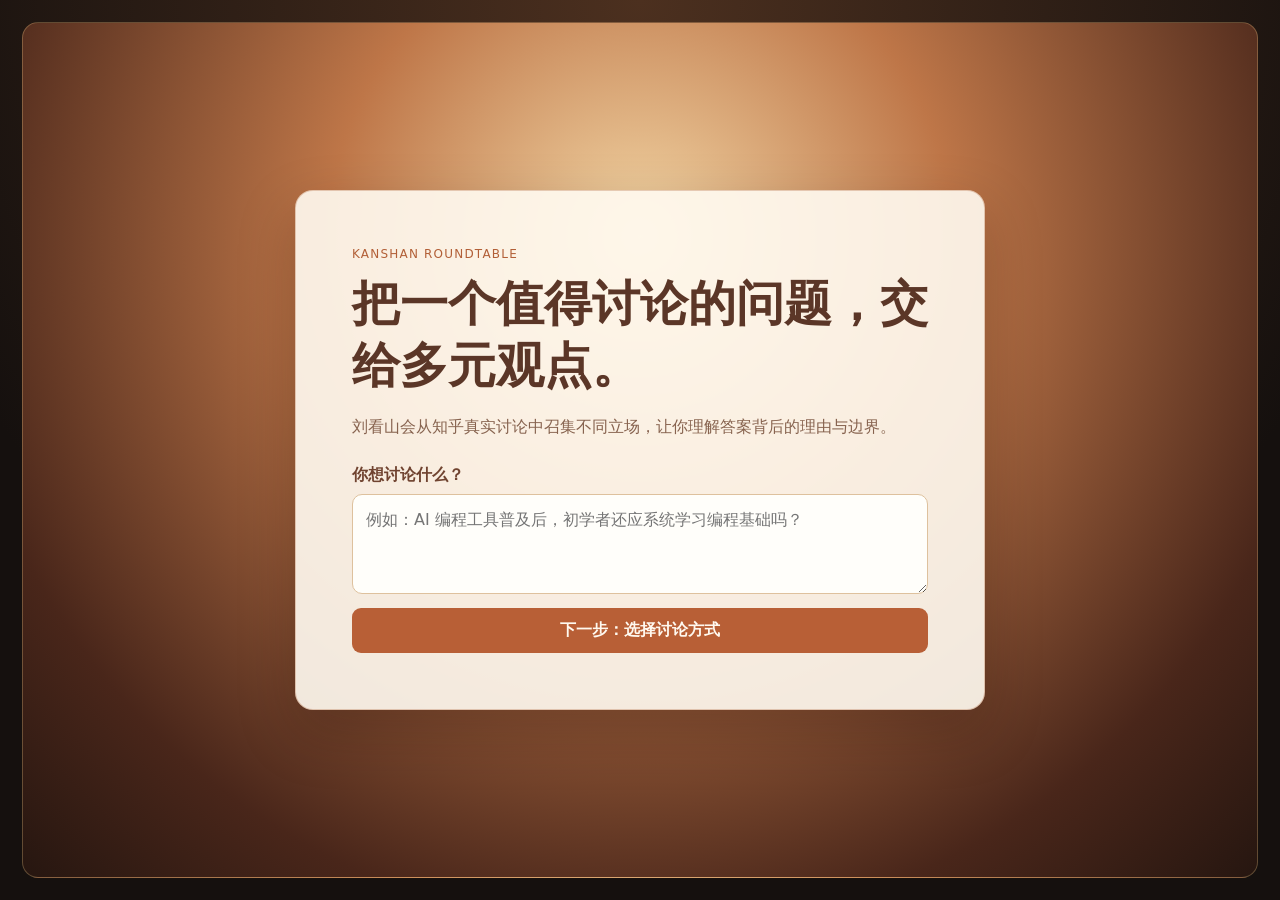
==== index.html @ 79c70e5b "feat: add Zhihu roundtable debate experience" ====
<!doctype html>
<html lang="zh-CN">
  <head>
    <meta charset="UTF-8" />
    <meta name="viewport" content="width=device-width, initial-scale=1.0" />
    <title>看山圆桌</title>
    <link rel="stylesheet" href="styles.css" />
  </head>
  <body>
    <main class="app-shell">
      <section class="onboarding" id="onboarding" aria-label="开始一场圆桌讨论">
        <div class="onboarding-card" id="question-step">
          <p class="eyebrow">Kanshan roundtable</p>
          <h1>把一个值得讨论的问题，交给多元观点。</h1>
          <p>刘看山会从知乎真实讨论中召集不同立场，让你理解答案背后的理由与边界。</p>
          <form id="question-form">
            <label for="question-input">你想讨论什么？</label>
            <textarea id="question-input" rows="3" placeholder="例如：AI 编程工具普及后，初学者还应系统学习编程基础吗？"></textarea>
            <button class="onboarding-primary" type="submit">下一步：选择讨论方式</button>
          </form>
        </div>
        <div class="onboarding-card is-hidden" id="mode-step">
          <button class="back-button" id="back-to-question" type="button">← 修改问题</button>
          <p class="eyebrow">Step 2 of 2</p>
          <h1>你想如何参与？</h1>
          <div class="mode-options">
            <button class="mode-option" id="observer-mode" type="button"><strong>置身事外</strong><span>旁听三方立论；第二回合可随时 @ 角色插话、追问。</span></button>
            <button class="mode-option" id="participant-mode" type="button"><strong>置身其中</strong><span>作为第四席入座；写下初始立场，并在辩论中接受回应。</span></button>
          </div>
          <form class="initial-view is-hidden" id="initial-view-form">
            <label for="initial-view-input">先写下你的初始观点</label>
            <textarea id="initial-view-input" rows="3" placeholder="我认为……"></textarea>
            <button class="onboarding-primary" type="submit">带着我的立场入席</button>
          </form>
        </div>
      </section>

      <header class="topbar is-hidden">
        <a class="brand" href="#" aria-label="看山圆桌首页">
          <span class="brand-mark">知</span>
          <span>看山圆桌</span>
        </a>
        <div class="topic"><span class="topic-label">本场问题</span><span id="topic-question">AI 编程工具普及后，初学者还应系统学习编程基础吗？</span></div>
        <span class="round-label">第 1 / 3 回合 · 立场陈述</span>
      </header>

      <div class="debate-layout is-hidden">
      <section class="roundtable-scene" aria-label="看山圆桌场景">
        <img class="table-art" src="public/assets/single-roundtable.png" alt="圆桌" />
        <div class="wall-grain"></div>
        <div class="wall-lamp lamp-left" aria-hidden="true"></div>
        <div class="wall-lamp lamp-right" aria-hidden="true"></div>
        <div class="bookshelf shelf-left" aria-hidden="true"><span></span><span></span><span></span><span></span><span></span><span></span></div>
        <div class="bookshelf shelf-right" aria-hidden="true"><span></span><span></span><span></span><span></span><span></span><span></span></div>

        <section class="host-panel" aria-label="主持人刘看山">
          <img id="host-image" src="public/assets/kanshan-wave.gif" alt="刘看山正在主持圆桌" />
          <div class="host-copy">
            <p class="eyebrow">主持人 · 刘看山</p>
            <p id="host-message">今天有三种值得认真讨论的声音，请大家先阐明立场。</p>
          </div>
        </section>

        <div class="scene-heading">
          <p class="eyebrow">Kanshan roundtable</p>
          <h1>观点已入席</h1>
          <p>不同答案，不止一种理解方式。</p>
        </div>

        <button class="seat seat-a is-speaking" data-seat="a" type="button" aria-pressed="true">
          <span class="seat-status" data-tone="a">● 正在发言</span>
          <span class="character-frame"><img class="character" src="public/assets/character-orange-hoodie-seated-speaking.png" data-default="public/assets/character-orange-hoodie-seated-default.png" data-speaking="public/assets/character-orange-hoodie-seated-speaking.png" data-thinking="public/assets/character-orange-hoodie-seated-thinking.png" alt="基础优先派角色" /></span>
          <span class="avatar avatar-a">基</span>
          <span class="seat-card"><strong>基础优先派</strong><small>理解与验证优先</small><em>引用 3 篇知乎回答</em></span>
        </button>
        <button class="seat seat-b" data-seat="b" type="button" aria-pressed="false">
          <span class="seat-status" data-tone="b">● 正在发言</span>
          <span class="character-frame"><img class="character" src="public/assets/character-green-hoodie-seated-default.png" data-default="public/assets/character-green-hoodie-seated-default.png" data-speaking="public/assets/character-green-hoodie-seated-speaking.png" data-thinking="public/assets/character-green-hoodie-seated-thinking.png" alt="工具实践派角色" /></span>
          <span class="avatar avatar-b">实</span>
          <span class="seat-card"><strong>工具实践派</strong><small>项目与反馈驱动</small><em>引用 4 篇知乎回答</em></span>
        </button>
        <button class="seat seat-c" data-seat="c" type="button" aria-pressed="false">
          <span class="seat-status" data-tone="c">● 正在发言</span>
          <span class="character-frame"><img class="character" src="public/assets/character-yellow-sweater-seated-default.png" data-default="public/assets/character-yellow-sweater-seated-default.png" data-speaking="public/assets/character-yellow-sweater-seated-speaking.png" data-thinking="public/assets/character-yellow-sweater-seated-thinking.png" alt="双轨整合派角色" /></span>
          <span class="avatar avatar-c">衡</span>
          <span class="seat-card"><strong>双轨整合派</strong><small>实践中补基础</small><em>引用 3 篇知乎回答</em></span>
        </button>

        <button class="user-seat" type="button" id="user-seat">
          <span class="seat-status" data-tone="user">✎ 你的回合</span>
          <span class="character-frame"><img class="character" src="public/assets/character-pink-sweater-seated-default.png" data-default="public/assets/character-pink-sweater-seated-default.png" data-speaking="public/assets/character-pink-sweater-seated-speaking.png" data-thinking="public/assets/character-pink-sweater-seated-thinking.png" alt="你的角色" /></span>
          <span class="user-info"><strong>你的席位</strong><small id="user-seat-subtitle">写下初始观点后入席</small></span>
        </button>

        <p class="seat-legend"><span></span> 已点亮 3 个观点席 · 你将作为第四席参与</p>

        <div class="scene-controls" aria-label="圆桌控制">
          <button type="button" id="toggle-host">刘看山提示</button>
          <button type="button" id="focus-mode">聚焦发言者</button>
        </div>
      </section>

      <aside class="debate-panel" aria-label="圆桌实时对话">
        <header class="panel-header">
          <div>
            <p class="eyebrow">Roundtable log</p>
            <h2>实时对话</h2>
          </div>
          <div class="panel-actions"><button id="refresh-sources" type="button">刷新知乎来源</button><span class="mode-badge">置身其中</span></div>
        </header>

        <nav class="round-steps" aria-label="讨论回合">
          <button class="round-step is-current" data-round="1" type="button"><b>1</b><span>陈述</span></button>
          <i></i>
          <button class="round-step" data-round="2" type="button"><b>2</b><span>质询</span></button>
          <i></i>
          <button class="round-step" data-round="3" type="button"><b>3</b><span>总结</span></button>
        </nav>

        <section class="round-guide" id="round-guide" data-round="1" aria-live="polite">
          <span class="guide-step" id="guide-step">第 1 回合 · 立场陈述</span>
          <p class="guide-text" id="guide-text">先向三位嘉宾亮明你的立场，再听他们的开场陈述。</p>
          <div class="guide-tips" id="guide-tips">
            <div class="guide-tip">✍️ 在下方输入框写下你的<b>初始观点</b>，然后发送。</div>
            <div class="guide-tip">💡 可以点击任一角色查看他们的<b>核心立场</b>和引用来源。</div>
          </div>
        </section>

        <div class="conversation" id="conversation" aria-live="polite">
          <article class="message message-host"><span class="message-name">刘看山</span><p>第一回合开始。请每一席先说清楚：你主张什么，依据是什么？</p></article>
          <article class="message" data-seat="a"><div class="message-top"><span class="message-name">基础优先派</span><button class="citation" data-evidence="a" type="button">引用 3 篇知乎回答</button></div><p>基础不是为了绕开工具，而是为了能判断、调试并修正工具给出的答案。</p></article>
          <article class="message" data-seat="b"><div class="message-top"><span class="message-name">工具实践派</span><button class="citation" data-evidence="b" type="button">引用 4 篇知乎回答</button></div><p>先进入真实任务，在反馈中补齐知识缺口，学习才不会脱离实际。</p></article>
          <article class="message" data-seat="c"><div class="message-top"><span class="message-name">双轨整合派</span><button class="citation" data-evidence="c" type="button">引用 3 篇知乎回答</button></div><p>让项目驱动学习，但每个功能完成后都要补上相应的原理与验证方式。</p></article>
        </div>

        <div class="round-note" id="round-note">请先写下你的初始观点，作为第四席进入圆桌。</div>
        <form class="composer" id="composer">
          <label class="sr-only" for="user-input">输入你的观点</label>
          <textarea id="user-input" rows="3" placeholder="我认为……例如：先用 AI 完成项目，再针对项目补基础。"></textarea>
          <div class="composer-actions">
            <span id="composer-hint">第一回合 · 需要你的立场</span>
            <button class="primary-action" id="send-button" type="submit">发表立场</button>
          </div>
        </form>
        <button class="next-round" id="next-round" type="button" disabled>完成第一回合后继续</button>

        <section class="evidence-drawer" id="evidence-drawer" aria-label="知乎证据抽屉" aria-hidden="true">
          <header><div><p class="eyebrow">Evidence from Zhihu</p><h3 id="drawer-title">基础优先派 · 关键依据</h3></div><button id="close-drawer" type="button" aria-label="关闭证据抽屉">×</button></header>
          <p id="drawer-claim" class="drawer-claim"></p>
          <div id="drawer-sources" class="source-list"></div>
          <div class="drawer-boundary"><strong>适用边界</strong><p id="drawer-boundary-text"></p></div>
        </section>
      </aside>
      </div>
    </main>
    <div class="toast-stack" id="toast-stack" aria-live="polite" aria-atomic="false"></div>
    <script src="app.js"></script>
  </body>
</html>
---- styles.css ----
:root {
  color-scheme: dark;
  font-family: "Microsoft YaHei", "PingFang SC", system-ui, sans-serif;
  background: #15100e;
  color: #f8ecd7;
}

* { box-sizing: border-box; }

body { margin: 0; min-width: 320px; background: radial-gradient(circle at top, #4c301f 0, #15100e 48rem); }

button { font: inherit; }

.app-shell { max-width: 1440px; min-height: 100vh; margin: 0 auto; padding: 22px; }
.is-hidden { display: none !important; }
.onboarding { display: grid; min-height: calc(100vh - 44px); place-items: center; padding: 26px; border: 1px solid rgba(243, 209, 142, .28); border-radius: 16px; background: radial-gradient(circle at 50% 25%, #f3d6a5 0, #be7648 35%, #49261a 78%, #261610 100%); }
.onboarding-card { width: min(690px, 100%); padding: clamp(24px, 5vw, 56px); border: 1px solid rgba(168, 89, 46, .28); border-radius: 18px; background: rgba(255, 250, 240, .91); color: #5b3627; box-shadow: 0 22px 55px rgba(30, 13, 8, .25); }.onboarding-card .eyebrow { display: block; margin: 0 0 12px; color: #b25f37; }.onboarding-card h1 { max-width: 17em; margin: 0; font-family: Georgia, "Songti SC", serif; font-size: clamp(1.8rem, 4vw, 3rem); line-height: 1.3; }.onboarding-card > p:not(.eyebrow) { margin: 16px 0 25px; color: #87634f; line-height: 1.7; }
.onboarding-card label { display: block; margin-bottom: 8px; color: #704330; font-weight: 700; }.onboarding-card textarea { display: block; width: 100%; resize: vertical; padding: 13px; border: 1px solid #dec19d; border-radius: 10px; background: #fffefa; color: #4e3023; font: inherit; line-height: 1.5; outline-color: #bd673d; }.onboarding-primary { width: 100%; margin-top: 14px; padding: 12px 15px; border: 0; border-radius: 9px; background: #b85f36; color: #fff9f0; cursor: pointer; font: inherit; font-weight: 700; }.onboarding-primary:hover { background: #9f4c2d; }
.back-button { margin: 0 0 18px; padding: 0; border: 0; background: transparent; color: #a65a39; cursor: pointer; font: inherit; }.mode-options { display: grid; grid-template-columns: repeat(2, minmax(0, 1fr)); gap: 12px; margin-top: 22px; }.mode-option { display: grid; gap: 8px; min-height: 145px; padding: 18px; border: 1px solid #e2c4a3; border-radius: 12px; background: #fffefa; color: #6a402d; cursor: pointer; text-align: left; transition: transform .2s ease, border-color .2s ease, box-shadow .2s ease; }.mode-option:hover, .mode-option:focus-visible { border-color: #b85f36; box-shadow: 0 7px 16px rgba(121, 63, 35, .12); outline: none; transform: translateY(-3px); }.mode-option strong { font-size: 1.1rem; }.mode-option span { color: #866651; font-size: .86rem; line-height: 1.55; }.initial-view { margin-top: 20px; padding-top: 20px; border-top: 1px solid #edd8bd; }

.topbar {
  display: grid; grid-template-columns: max-content 1fr max-content; align-items: center; gap: 26px;
  padding: 14px 18px; background: rgba(31, 23, 18, .92); border: 1px solid rgba(243, 209, 142, .28);
  border-radius: 14px 14px 0 0; color: #eadcc6;
}

.brand { display: inline-flex; align-items: center; gap: 9px; color: #f5d68e; text-decoration: none; font-weight: 700; letter-spacing: .06em; }
.brand-mark { display: grid; place-items: center; width: 28px; height: 28px; background: #2577e3; border-radius: 8px; color: white; }
.topic { overflow: hidden; color: #fff4df; text-align: center; text-overflow: ellipsis; white-space: nowrap; }
.topic-label, .eyebrow { margin-right: 8px; color: #cba96d; font-size: .75rem; letter-spacing: .1em; text-transform: uppercase; }
.round-label { padding: 7px 10px; border: 1px solid rgba(224, 185, 109, .4); border-radius: 999px; color: #e6c98e; font-size: .82rem; white-space: nowrap; }

.debate-layout { display: grid; grid-template-columns: minmax(0, 7fr) minmax(360px, 3fr); gap: 0; border: 1px solid rgba(243, 209, 142, .28); border-top: 0; min-height: 640px; }

.roundtable-scene {
  position: relative; isolation: isolate; min-height: 640px; overflow: hidden;
  background: radial-gradient(circle at 50% 28%, #f4d4a5 0, #b66d3f 38%, #442116 76%, #21130e 100%); box-shadow: 0 28px 70px rgba(0, 0, 0, .16);
}

.roundtable-scene::before { content: ""; position: absolute; z-index: 0; inset: 0; background: radial-gradient(circle at 50% 30%, rgba(255,245,220,.42), transparent 35%); pointer-events: none; }
/* 隐藏 CSS 绘制的桌子与墙面装饰，统一用 photo 桌子做视觉核心 */
.roundtable-scene::after, .wall-grain, .wall-lamp, .bookshelf, .table-inlay, .table-glow, .round-table, .table-shadow { display: none !important; }

/* 桌子照片：居中、略压低，作为整个场景的视觉核心 */
.table-art { position: absolute; z-index: 2; bottom: 18%; left: 50%; width: min(72%, 760px); transform: translateX(-50%); pointer-events: none; filter: drop-shadow(0 18px 24px rgba(0,0,0,.35)); }

/* 主持面板：放大并放右上角，更易看清刘看山的引导语 */
.host-panel { position: absolute; z-index: 6; top: 14px; right: 14px; display: flex; align-items: flex-start; gap: 8px; width: min(290px, 38vw); padding: 8px 10px 8px 8px; border: 1px solid rgba(183, 101, 56, .28); border-radius: 12px; background: rgba(255, 250, 240, .88); color: #573324; backdrop-filter: blur(10px); box-shadow: 0 6px 18px rgba(60,28,16,.18); }
.host-panel img { width: 54px; height: 54px; object-fit: contain; flex-shrink: 0; }
.host-copy { min-width: 0; }
.host-copy .eyebrow { margin: 0; color: #b86538; font-size: .68rem; }
.host-copy p:last-child { margin: 4px 0 0; color: #5b3627; line-height: 1.42; font-size: .82rem; }

/* 角色席通用样式：常驻名帖、状态徽标、按深度缩放 */
.seat { position: absolute; z-index: 4; display: block; padding: 0; border: 0; background: transparent; color: #fff1dc; cursor: pointer; transition: transform .25s ease, filter .25s ease; }
.seat:hover, .seat:focus-visible { transform: translateY(-5px); outline: none; }

/* 角色框（用于站位和深度比例） */
.character-frame { position: relative; display: block; width: 100%; overflow: visible; }
.character { display: block; width: 100%; height: auto; object-fit: contain; transform-origin: bottom center; transition: transform .22s ease, filter .22s ease; filter: drop-shadow(0 8px 12px rgba(0,0,0,.28)); }
.seat.is-speaking .character { transform: scale(1.04); filter: drop-shadow(0 0 14px rgba(255, 217, 138, .75)) drop-shadow(0 8px 12px rgba(0,0,0,.3)); }
.seat.is-thinking .character { filter: drop-shadow(0 8px 12px rgba(0,0,0,.28)) brightness(.96); }

/* 发言状态徽标：仅在 is-speaking / is-thinking 时显示 */
.seat-status { position: absolute; top: -10px; left: 50%; display: none; align-items: center; gap: 4px; padding: 4px 9px; border-radius: 999px; background: #b85f36; color: #fff9f0; font-size: .68rem; font-weight: 700; white-space: nowrap; transform: translateX(-50%); box-shadow: 0 4px 10px rgba(184,95,54,.4); }
.seat-status::before { content: ""; display: inline-block; width: 6px; height: 6px; border-radius: 50%; background: #fff9f0; }
.seat.is-speaking .seat-status { display: inline-flex; animation: pulse-speaking 1.6s ease-in-out infinite; background: #c87533; }
.seat.is-thinking .seat-status { display: inline-flex; animation: pulse-thinking 1.2s ease-in-out infinite; background: #5b7aa3; }
.seat-status[data-tone="user"] { background: #5b7aa3; }
.seat-status[data-tone="user"]::before { background: #cfe1ff; }
@keyframes pulse-speaking { 0%,100% { transform: translateX(-50%) translateY(0); } 50% { transform: translateX(-50%) translateY(-2px); } }
@keyframes pulse-thinking { 0%,100% { opacity: 1; } 50% { opacity: .55; } }

/* 角色名帖：常驻显示，passport 样式 */
.seat-card { position: absolute; left: 50%; bottom: -6px; display: grid; gap: 1px; justify-items: center; min-width: 110px; padding: 5px 10px; border: 1px solid rgba(120, 70, 40, .35); border-radius: 10px; background: rgba(255, 250, 240, .92); color: #5b3627; font-size: .72rem; line-height: 1.3; white-space: nowrap; transform: translateX(-50%); box-shadow: 0 4px 10px rgba(60,28,16,.18); pointer-events: none; }
.seat-card strong { font-size: .82rem; color: #4a2c1c; }
.seat-card small { font-size: .68rem; color: #8a5d49; }
.seat-card em { font-style: normal; font-size: .62rem; color: #b4653b; margin-top: 1px; }

/* 头像徽标（席位角标） */
.avatar { position: absolute; z-index: 3; top: 8%; right: 6%; display: grid; place-items: center; width: 22px; height: 22px; border: 2px solid #fff7e8; border-radius: 50%; color: #fff7e8; font-size: .62rem; font-weight: 800; box-shadow: 0 2px 7px rgba(75, 36, 19, .35); }
.avatar-a { background: #c87533; }
.avatar-b { background: #3e8a88; }
.avatar-c { background: #a85a86; }

/* 三个角色席位按深度排布：左中右围坐桌子后方 */
.seat-a { top: 16%; left: 7%; width: 22%; }
.seat-b { top: 16%; right: 7%; width: 22%; }
.seat-c { top: 3%; left: 50%; width: 17%; transform: translateX(-50%); }
.seat-c:hover, .seat-c:focus-visible { transform: translate(-50%, -5px); }
.seat-c .seat-card { bottom: auto; top: -6px; }

/* 用户席：桌子正前方最大尺寸，蓝色调以示区分 */
.user-seat { position: absolute; z-index: 5; left: 50%; bottom: 4%; display: flex; flex-direction: column; align-items: center; gap: 4px; padding: 6px 10px 8px; border: 2px dashed #5b7aa3; border-radius: 14px; background: rgba(232, 238, 252, .95); color: #2f4670; cursor: pointer; text-align: center; width: 26%; transform: translateX(-50%); box-shadow: 0 6px 16px rgba(60,28,16,.2); }
.user-seat:hover { transform: translate(-50%, -5px); }
.user-seat .user-info { display: grid; gap: 1px; }
.user-seat strong { font-size: .82rem; color: #2f4670; }
.user-seat small { font-size: .68rem; color: #5b6e94; }
.user-seat.is-ready { border-style: solid; background: rgba(220, 232, 252, .95); box-shadow: 0 0 22px rgba(91, 122, 163, .55); }
.user-seat .seat-status { top: -12px; }

/* 场景图例与控制按钮 */
.seat-legend { position: absolute; z-index: 4; right: 14px; bottom: 14px; margin: 0; padding: 5px 10px; border-radius: 999px; background: rgba(255,250,240,.78); color: #8e634b; font-size: .68rem; backdrop-filter: blur(6px); }
.seat-legend span { display: inline-block; width: 7px; height: 7px; margin-right: 4px; border-radius: 50%; background: #d67843; }
.scene-controls { position: absolute; z-index: 7; bottom: 14px; left: 14px; display: flex; gap: 6px; }
.scene-controls button { padding: 6px 10px; border: 1px solid rgba(183,101,56,.28); border-radius: 8px; background: rgba(255,250,240,.82); color: #754229; cursor: pointer; font-size: .72rem; backdrop-filter: blur(6px); }
.scene-controls button:hover { background: #ffe1bc; }

/* 聚焦发言者：未发言者淡化 */
.focus-on .seat:not(.is-speaking):not(.is-thinking), .focus-on .user-seat:not(.is-speaking) { opacity: .35; filter: grayscale(.55) brightness(.92); }
.focus-on .seat.is-speaking { transform: scale(1.08); }
.focus-on .seat-a.is-speaking, .focus-on .seat-b.is-speaking { transform: scale(1.08); }

.scene-heading { display: none !important; }

.seat-legend { position: absolute; z-index: 4; right: 14px; bottom: 14px; margin: 0; padding: 5px 10px; border-radius: 999px; background: rgba(255,250,240,.78); color: #8e634b; font-size: .68rem; backdrop-filter: blur(6px); }
.seat-legend span { display: inline-block; width: 7px; height: 7px; margin-right: 4px; border-radius: 50%; background: #d67843; }
.scene-controls { position: absolute; z-index: 7; bottom: 14px; left: 14px; display: flex; gap: 6px; }
.scene-controls button { padding: 6px 10px; border: 1px solid rgba(183,101,56,.28); border-radius: 8px; background: rgba(255,250,240,.82); color: #754229; cursor: pointer; font-size: .72rem; backdrop-filter: blur(6px); }
.scene-controls button:hover { background: #ffe1bc; }

@keyframes pop-in { from { opacity: 0; transform: translateY(10px) scale(.95); } to { opacity: 1; transform: translateY(0) scale(1); } }

@keyframes toast-in { from { opacity: 0; transform: translateY(8px); } to { opacity: 1; transform: translateY(0); } }
@keyframes toast-out { to { opacity: 0; transform: translateY(8px); } }

@media (max-width: 880px) { .topbar { grid-template-columns: 1fr max-content; }.topic { grid-column: 1 / -1; grid-row: 2; text-align: left; } }
@media (max-width: 620px) { .app-shell { padding: 0; }.topbar { border-radius: 0; gap: 12px; }.brand { font-size: .9rem; }.round-label { font-size: .7rem; } }
@media (max-width: 620px) { .onboarding { min-height: 100vh; padding: 18px; border: 0; border-radius: 0; }.onboarding-card { padding: 25px; }.mode-options { grid-template-columns: 1fr; }.mode-option { min-height: auto; } }

.debate-panel { position: relative; display: flex; min-width: 0; min-height: 730px; flex-direction: column; overflow: hidden; background: #fffaf1; color: #4d3023; }
.panel-header { display: flex; align-items: center; justify-content: space-between; gap: 12px; padding: 19px 18px 15px; border-bottom: 1px solid #efd9bb; }.panel-header .eyebrow { margin: 0; color: #be7247; }.panel-header h2 { margin: 4px 0 0; font-family: Georgia, "Songti SC", serif; font-size: 1.35rem; }.panel-actions { display: grid; justify-items: end; gap: 6px; }.panel-actions button { padding: 5px 7px; border: 1px solid #ddba91; border-radius: 6px; background: #fff; color: #a15734; cursor: pointer; font-size: .7rem; }.mode-badge { padding: 6px 9px; border-radius: 999px; background: #f9dfb5; color: #905333; font-size: .76rem; white-space: nowrap; }
.round-steps { display: grid; grid-template-columns: max-content 1fr max-content 1fr max-content; align-items: center; gap: 7px; padding: 14px 18px; border-bottom: 1px solid #f1e1ca; }.round-steps i { height: 1px; background: #e7ceb0; }.round-step { display: grid; justify-items: center; gap: 4px; padding: 0; border: 0; background: transparent; color: #aa927e; cursor: pointer; font-size: .72rem; }.round-step b { display: grid; place-items: center; width: 23px; height: 23px; border-radius: 50%; background: #efe3d4; font-size: .76rem; }.round-step.is-current { color: #9f5230; }.round-step.is-current b, .round-step.is-complete b { background: #d77b45; color: #fff9ec; }
.conversation { display: grid; align-content: start; gap: 10px; min-height: 0; flex: 1; overflow: auto; padding: 15px 15px 8px; scrollbar-width: thin; }.message { padding: 11px 12px; border-left: 3px solid #9c6c54; border-radius: 0 9px 9px 0; background: #fff; box-shadow: 0 2px 8px rgba(99, 54, 31, .06); }.message[data-seat="a"] { border-left-color: #c87533; }.message[data-seat="b"] { border-left-color: #3e8a88; }.message[data-seat="c"] { border-left-color: #a85a86; }.message-host { border-left-color: #dfaa50; background: #fff4df; }.message-top { display: flex; align-items: center; justify-content: space-between; gap: 8px; }.message-name { color: #72442e; font-size: .82rem; font-weight: 700; }.message p { margin: 5px 0 0; color: #5f4538; font-size: .9rem; line-height: 1.55; }.citation { padding: 0; border: 0; background: transparent; color: #b4653b; cursor: pointer; font-size: .71rem; text-decoration: underline; text-underline-offset: 3px; white-space: nowrap; }.message-user { border-left-color: #5c75a6; background: #f4f7ff; }.message-user .message-name { color: #4b6294; }
.round-note { margin: 8px 15px 0; padding: 8px 10px; border-radius: 7px; background: #fff0d8; color: #8d5638; font-size: .78rem; line-height: 1.45; }.composer { padding: 9px 15px 12px; }.composer textarea { display: block; width: 100%; min-height: 69px; resize: vertical; padding: 9px; border: 1px solid #dfc29e; border-radius: 8px; background: #fff; color: #4d3023; font: inherit; font-size: .88rem; outline-color: #c87533; }.composer-actions { display: flex; align-items: center; justify-content: space-between; gap: 8px; margin-top: 8px; }.composer-actions span { color: #9b816d; font-size: .73rem; }.primary-action, .next-round { border: 0; border-radius: 7px; background: #b96137; color: #fff9f0; cursor: pointer; }.primary-action { padding: 8px 11px; }.next-round { margin: 0 15px 15px; padding: 10px; }.next-round:disabled { cursor: not-allowed; background: #e8d7c4; color: #aa9583; }
.evidence-drawer { position: absolute; z-index: 10; inset: 0; display: none; overflow: auto; padding: 20px; background: #fffaf1; }.evidence-drawer.is-open { display: block; }.evidence-drawer header { display: flex; justify-content: space-between; gap: 12px; }.evidence-drawer .eyebrow { margin: 0; color: #be7247; }.evidence-drawer h3 { margin: 4px 0 0; font-size: 1.2rem; }.evidence-drawer header button { width: 30px; height: 30px; border: 0; border-radius: 50%; background: #f1dfcc; color: #70432e; cursor: pointer; font-size: 1.3rem; }.drawer-claim { margin: 20px 0 13px; padding: 11px; border-left: 3px solid #c87533; background: #fff1dc; color: #663c29; line-height: 1.55; }.source-list { display: grid; gap: 10px; }.source-card { padding: 12px; border: 1px solid #ecd8c0; border-radius: 9px; background: #fff; }.source-card h4 { margin: 0; color: #6d402c; font-size: .9rem; }.source-card p { margin: 6px 0 0; color: #765b4b; font-size: .82rem; line-height: 1.5; }.source-card a { display: inline-block; margin-top: 7px; color: #a35432; font-size: .78rem; }.drawer-boundary { margin-top: 18px; padding: 12px; border-radius: 9px; background: #f6eee5; }.drawer-boundary strong { color: #744732; }.drawer-boundary p { margin: 6px 0 0; color: #765b4b; font-size: .84rem; line-height: 1.5; }

/* 回合引导卡：常驻右上，明确"现在到哪一步 / 该做什么" */
.round-guide { display: grid; gap: 8px; margin: 14px 14px 0; padding: 14px 16px; border-radius: 14px; background: #e9e1d8; box-shadow: 7px 7px 14px #cfc1b4, -7px -7px 14px #fff9f1; }
.round-guide .guide-step { display: inline-flex; align-items: center; gap: 6px; padding: 4px 10px; border-radius: 999px; background: #c46d43; color: #fff9ec; font-size: .72rem; font-weight: 700; letter-spacing: .05em; align-self: start; }
.round-guide .guide-step::before { content: "●"; color: #fff9ec; font-size: .55rem; }
.round-guide .guide-text { margin: 0; color: #4d3023; font-size: .88rem; line-height: 1.55; }
.round-guide .guide-tips { display: grid; gap: 5px; margin-top: 2px; }
.round-guide .guide-tip { display: flex; align-items: flex-start; gap: 6px; padding: 6px 9px; border-radius: 8px; background: #f2dfc5; color: #6a402d; font-size: .76rem; line-height: 1.45; }
.round-guide .guide-tip b { color: #9f5230; }
.round-guide .guide-speaker { color: #b86538; font-weight: 700; }
.round-guide[data-round="1"] .guide-step { background: #c46d43; }
.round-guide[data-round="2"] .guide-step { background: #5b7aa3; }
.round-guide[data-round="3"] .guide-step { background: #6a8a55; }

/* Toast 提示（@质询送达、回合切换等反馈） */
.toast-stack { position: fixed; z-index: 50; top: 80px; right: 24px; display: grid; gap: 8px; pointer-events: none; }
.toast { padding: 10px 14px; border-radius: 10px; background: rgba(31, 23, 18, .92); color: #fff9ec; font-size: .82rem; box-shadow: 0 8px 22px rgba(0,0,0,.25); animation: toast-in .25s ease both; border-left: 4px solid #c87533; }
.toast.tone-user { border-left-color: #5b7aa3; }
.toast.tone-host { border-left-color: #dfaa50; }
.toast.is-leaving { animation: toast-out .3s ease both; }

/* 用户消息额外样式（区别于角色消息） */
.message-user { background: #e8edf8; box-shadow: 6px 6px 12px #c6cad2, -6px -6px 12px #fff; border-left: 3px solid #5c75a6; }
.message-user .message-name { color: #4b6294; }
.message-user p { color: #3d4f78; }

@media (max-width: 1050px) { .debate-layout { grid-template-columns: minmax(0, 3fr) minmax(320px, 2fr); }.roundtable-scene { min-height: 540px; }.debate-panel { min-height: 0; }.host-panel { width: 240px; } }
@media (max-width: 760px) {
  .debate-layout { grid-template-columns: 1fr; }
  .debate-panel { min-height: 570px; }
  .roundtable-scene { min-height: 460px; }
  .table-art { width: 78%; bottom: 22%; }
  .seat-a, .seat-b { top: 14%; width: 30%; }
  .seat-a { left: 3%; }
  .seat-b { right: 3%; }
  .seat-c { top: 2%; width: 24%; }
  .user-seat { width: 36%; bottom: 0; }
  .host-panel { top: 8px; right: 8px; width: 220px; padding: 6px 8px; }
  .host-panel img { width: 42px; height: 42px; }
  .host-copy p:last-child { font-size: .72rem; }
  .seat-card { font-size: .68rem; padding: 4px 8px; min-width: 92px; }
  .seat-card strong { font-size: .74rem; }
}
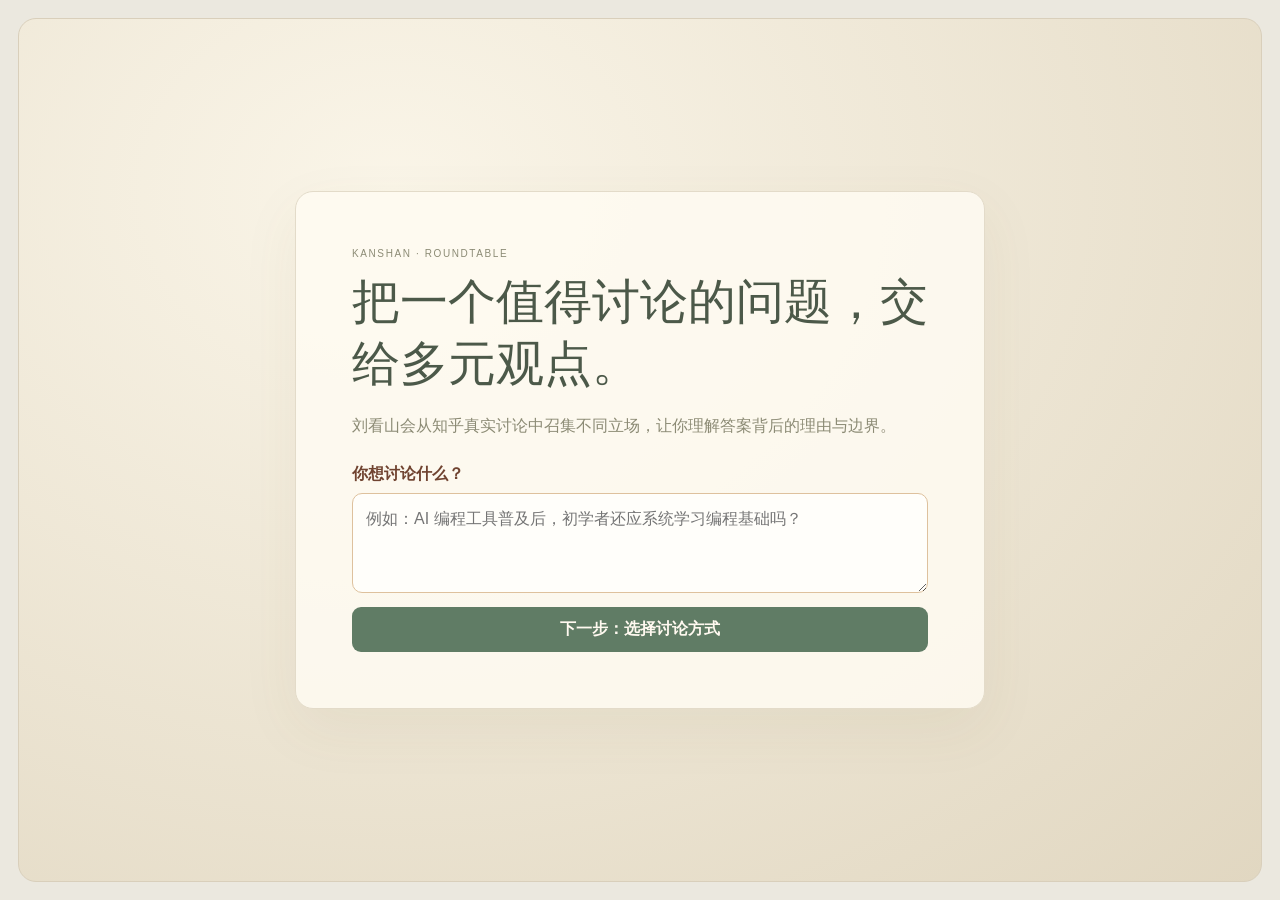
==== commit bf6ced80: "feat: refine roundtable experience" ====
--- a/index.html
+++ b/index.html
@@ -5,17 +5,18 @@
     <meta name="viewport" content="width=device-width, initial-scale=1.0" />
     <title>看山圆桌</title>
     <link rel="stylesheet" href="styles.css" />
+    <link rel="stylesheet" href="refinement.css" />
   </head>
   <body>
     <main class="app-shell">
       <section class="onboarding" id="onboarding" aria-label="开始一场圆桌讨论">
         <div class="onboarding-card" id="question-step">
-          <p class="eyebrow">Kanshan roundtable</p>
+          <p class="eyebrow">KANSHAN · ROUNDTABLE</p>
           <h1>把一个值得讨论的问题，交给多元观点。</h1>
           <p>刘看山会从知乎真实讨论中召集不同立场，让你理解答案背后的理由与边界。</p>
           <form id="question-form">
             <label for="question-input">你想讨论什么？</label>
-            <textarea id="question-input" rows="3" placeholder="例如：AI 编程工具普及后，初学者还应系统学习编程基础吗？"></textarea>
+            <textarea id="question-input" maxlength="120" rows="3" placeholder="例如：AI 编程工具普及后，初学者还应系统学习编程基础吗？"></textarea>
             <button class="onboarding-primary" type="submit">下一步：选择讨论方式</button>
           </form>
         </div>
@@ -25,7 +26,7 @@
           <h1>你想如何参与？</h1>
           <div class="mode-options">
             <button class="mode-option" id="observer-mode" type="button"><strong>置身事外</strong><span>旁听三方立论；第二回合可随时 @ 角色插话、追问。</span></button>
-            <button class="mode-option" id="participant-mode" type="button"><strong>置身其中</strong><span>作为第四席入座；写下初始立场，并在辩论中接受回应。</span></button>
+            <button class="mode-option" id="participant-mode" type="button"><strong>置身事内</strong><span>作为第四席入座；写下初始立场，并在辩论中接受回应。</span></button>
           </div>
           <form class="initial-view is-hidden" id="initial-view-form">
             <label for="initial-view-input">先写下你的初始观点</label>
@@ -46,7 +47,7 @@
 
       <div class="debate-layout is-hidden">
       <section class="roundtable-scene" aria-label="看山圆桌场景">
-        <img class="table-art" src="public/assets/single-roundtable.png" alt="圆桌" />
+        <div class="scene-stage"><img class="table-art" src="public/assets/single-roundtable.png" alt="圆桌" />
         <div class="wall-grain"></div>
         <div class="wall-lamp lamp-left" aria-hidden="true"></div>
         <div class="wall-lamp lamp-right" aria-hidden="true"></div>
@@ -62,9 +63,9 @@
         </section>
 
         <div class="scene-heading">
-          <p class="eyebrow">Kanshan roundtable</p>
-          <h1>观点已入席</h1>
-          <p>不同答案，不止一种理解方式。</p>
+          <p class="eyebrow">KANSHAN · ROUNDTABLE</p>
+          <h1>把分歧，聊明白。</h1>
+          <p>一张圆桌，容得下不同的答案。</p>
         </div>
 
         <button class="seat seat-a is-speaking" data-seat="a" type="button" aria-pressed="true">
@@ -92,7 +93,7 @@
           <span class="user-info"><strong>你的席位</strong><small id="user-seat-subtitle">写下初始观点后入席</small></span>
         </button>
 
-        <p class="seat-legend"><span></span> 已点亮 3 个观点席 · 你将作为第四席参与</p>
+        </div><p class="seat-legend"><span></span> 已点亮 3 个观点席 · 你将作为第四席参与</p>
 
         <div class="scene-controls" aria-label="圆桌控制">
           <button type="button" id="toggle-host">刘看山提示</button>
@@ -100,13 +101,13 @@
         </div>
       </section>
 
-      <aside class="debate-panel" aria-label="圆桌实时对话">
+      <aside class="debate-panel" aria-label="圆桌对话">
         <header class="panel-header">
           <div>
-            <p class="eyebrow">Roundtable log</p>
-            <h2>实时对话</h2>
+            <p class="eyebrow">LISTEN · THINK · DISCUSS</p>
+            <h2>圆桌对话</h2>
           </div>
-          <div class="panel-actions"><button id="refresh-sources" type="button">刷新知乎来源</button><span class="mode-badge">置身其中</span></div>
+          <div class="panel-actions"><button id="refresh-sources" type="button">刷新知乎来源</button><span class="mode-badge">置身事内</span></div>
         </header>
 
         <nav class="round-steps" aria-label="讨论回合">
@@ -120,7 +121,7 @@
         <section class="round-guide" id="round-guide" data-round="1" aria-live="polite">
           <span class="guide-step" id="guide-step">第 1 回合 · 立场陈述</span>
           <p class="guide-text" id="guide-text">先向三位嘉宾亮明你的立场，再听他们的开场陈述。</p>
-          <div class="guide-tips" id="guide-tips">
+          <div class="guide-tips" id="guide-tips" hidden>
             <div class="guide-tip">✍️ 在下方输入框写下你的<b>初始观点</b>，然后发送。</div>
             <div class="guide-tip">💡 可以点击任一角色查看他们的<b>核心立场</b>和引用来源。</div>
           </div>
@@ -136,6 +137,12 @@
         <div class="round-note" id="round-note">请先写下你的初始观点，作为第四席进入圆桌。</div>
         <form class="composer" id="composer">
           <label class="sr-only" for="user-input">输入你的观点</label>
+          <div class="mention-picker is-hidden" id="mention-picker" aria-label="@ 提及角色">
+            <span class="mention-picker-label">向谁追问</span>
+            <button class="mention-chip" type="button" data-target="a"><b>基</b>基础优先派</button>
+            <button class="mention-chip" type="button" data-target="b"><b>实</b>工具实践派</button>
+            <button class="mention-chip" type="button" data-target="c"><b>衡</b>双轨整合派</button>
+          </div>
           <textarea id="user-input" rows="3" placeholder="我认为……例如：先用 AI 完成项目，再针对项目补基础。"></textarea>
           <div class="composer-actions">
             <span id="composer-hint">第一回合 · 需要你的立场</span>
--- a/styles.css
+++ b/styles.css
@@ -11,7 +11,7 @@
 
 button { font: inherit; }
 
-.app-shell { max-width: 1440px; min-height: 100vh; margin: 0 auto; padding: 22px; }
+.app-shell { display: flex; flex-direction: column; max-width: 1440px; height: 100vh; margin: 0 auto; padding: 22px; }
 .is-hidden { display: none !important; }
 .onboarding { display: grid; min-height: calc(100vh - 44px); place-items: center; padding: 26px; border: 1px solid rgba(243, 209, 142, .28); border-radius: 16px; background: radial-gradient(circle at 50% 25%, #f3d6a5 0, #be7648 35%, #49261a 78%, #261610 100%); }
 .onboarding-card { width: min(690px, 100%); padding: clamp(24px, 5vw, 56px); border: 1px solid rgba(168, 89, 46, .28); border-radius: 18px; background: rgba(255, 250, 240, .91); color: #5b3627; box-shadow: 0 22px 55px rgba(30, 13, 8, .25); }.onboarding-card .eyebrow { display: block; margin: 0 0 12px; color: #b25f37; }.onboarding-card h1 { max-width: 17em; margin: 0; font-family: Georgia, "Songti SC", serif; font-size: clamp(1.8rem, 4vw, 3rem); line-height: 1.3; }.onboarding-card > p:not(.eyebrow) { margin: 16px 0 25px; color: #87634f; line-height: 1.7; }
@@ -22,6 +22,7 @@
   display: grid; grid-template-columns: max-content 1fr max-content; align-items: center; gap: 26px;
   padding: 14px 18px; background: rgba(31, 23, 18, .92); border: 1px solid rgba(243, 209, 142, .28);
   border-radius: 14px 14px 0 0; color: #eadcc6;
+  flex: 0 0 auto;
 }
 
 .brand { display: inline-flex; align-items: center; gap: 9px; color: #f5d68e; text-decoration: none; font-weight: 700; letter-spacing: .06em; }
@@ -30,12 +31,71 @@
 .topic-label, .eyebrow { margin-right: 8px; color: #cba96d; font-size: .75rem; letter-spacing: .1em; text-transform: uppercase; }
 .round-label { padding: 7px 10px; border: 1px solid rgba(224, 185, 109, .4); border-radius: 999px; color: #e6c98e; font-size: .82rem; white-space: nowrap; }
 
-.debate-layout { display: grid; grid-template-columns: minmax(0, 7fr) minmax(360px, 3fr); gap: 0; border: 1px solid rgba(243, 209, 142, .28); border-top: 0; min-height: 640px; }
+/* 主布局：3 列（场景 | 拖动条 | 对话面板），高度跟随视口剩余空间 */
+.debate-layout {
+  display: grid;
+  grid-template-columns: minmax(0, 1fr) 14px minmax(340px, 460px);
+  grid-template-rows: 1fr;
+  align-items: stretch;
+  justify-items: stretch;
+  flex: 1 1 auto;
+  min-height: 0;
+  border: 1px solid rgba(243, 209, 142, .28);
+  border-top: 0;
+  border-radius: 0 0 14px 14px;
+  background: radial-gradient(ellipse at 50% 50%, #2c1a10 0%, #15100e 80%);
+  overflow: hidden;
+}
 
 .roundtable-scene {
-  position: relative; isolation: isolate; min-height: 640px; overflow: hidden;
+  position: relative; isolation: isolate; min-width: 0; min-height: 0; overflow: hidden;
+  width: 100%; height: 100%;
+  align-self: center; justify-self: stretch;
   background: radial-gradient(circle at 50% 28%, #f4d4a5 0, #b66d3f 38%, #442116 76%, #21130e 100%); box-shadow: 0 28px 70px rgba(0, 0, 0, .16);
 }
+
+/* 当场景实际宽度小于 grid 列宽（按 layout 高度缩放）时水平居中 */
+.roundtable-scene.is-letterbox { width: auto; align-self: center; justify-self: center; }
+
+/* 拖动分隔条：常驻的中央圆形把手 + 左右描边 */
+.resize-handle {
+  position: relative; cursor: col-resize;
+  background: rgba(196, 109, 67, .08);
+  border-left: 1px solid rgba(196, 109, 67, .5);
+  border-right: 1px solid rgba(196, 109, 67, .5);
+  transition: background .15s ease;
+  align-self: stretch;
+  flex-shrink: 0;
+  width: 14px;
+}
+.resize-handle::before {
+  content: "";
+  position: absolute; top: 50%; left: 50%;
+  width: 28px; height: 56px;
+  border-radius: 6px;
+  background: #c46d43;
+  transform: translate(-50%, -50%);
+  pointer-events: none;
+  box-shadow: 0 4px 12px rgba(0, 0, 0, .35), inset 0 0 0 1px rgba(255, 244, 218, .25);
+}
+.resize-handle::after {
+  content: "‖";
+  position: absolute; top: 50%; left: 50%;
+  font-size: 18px; line-height: 1; font-weight: 900;
+  color: #fff;
+  transform: translate(-50%, -50%);
+  pointer-events: none;
+  letter-spacing: -2px;
+}
+.resize-handle:hover, .resize-handle.is-dragging {
+  background: rgba(196, 109, 67, .18);
+}
+.resize-handle:hover::before, .resize-handle.is-dragging::before {
+  background: #d77b45;
+  box-shadow: 0 4px 16px rgba(196, 109, 67, .55), inset 0 0 0 1px rgba(255, 244, 218, .35);
+}
+body.is-resizing { cursor: col-resize !important; user-select: none; }
+body.is-resizing * { cursor: col-resize !important; }
 
 .roundtable-scene::before { content: ""; position: absolute; z-index: 0; inset: 0; background: radial-gradient(circle at 50% 30%, rgba(255,245,220,.42), transparent 35%); pointer-events: none; }
 /* 隐藏 CSS 绘制的桌子与墙面装饰，统一用 photo 桌子做视觉核心 */
@@ -113,25 +173,88 @@
 
 .scene-heading { display: none !important; }
 
-.seat-legend { position: absolute; z-index: 4; right: 14px; bottom: 14px; margin: 0; padding: 5px 10px; border-radius: 999px; background: rgba(255,250,240,.78); color: #8e634b; font-size: .68rem; backdrop-filter: blur(6px); }
-.seat-legend span { display: inline-block; width: 7px; height: 7px; margin-right: 4px; border-radius: 50%; background: #d67843; }
-.scene-controls { position: absolute; z-index: 7; bottom: 14px; left: 14px; display: flex; gap: 6px; }
-.scene-controls button { padding: 6px 10px; border: 1px solid rgba(183,101,56,.28); border-radius: 8px; background: rgba(255,250,240,.82); color: #754229; cursor: pointer; font-size: .72rem; backdrop-filter: blur(6px); }
-.scene-controls button:hover { background: #ffe1bc; }
-
 @keyframes pop-in { from { opacity: 0; transform: translateY(10px) scale(.95); } to { opacity: 1; transform: translateY(0) scale(1); } }
 
 @keyframes toast-in { from { opacity: 0; transform: translateY(8px); } to { opacity: 1; transform: translateY(0); } }
 @keyframes toast-out { to { opacity: 0; transform: translateY(8px); } }
 
+/* Mention 选择器：仅在第二回合（质询）显示 */
+.mention-picker {
+  display: flex; flex-wrap: wrap; align-items: center; gap: 6px;
+  margin: 0 0 8px; padding: 7px 9px;
+  border: 1px dashed rgba(91, 122, 163, .35);
+  border-radius: 9px;
+  background: rgba(232, 238, 252, .55);
+}
+.mention-picker.is-hidden { display: none !important; }
+.mention-picker-label {
+  color: #5b7aa3; font-size: .76rem; font-weight: 700;
+  display: inline-flex; align-items: center; gap: 3px;
+}
+.mention-picker-label::before { content: "@"; color: #5b7aa3; font-size: .9rem; }
+.mention-chip {
+  display: inline-flex; align-items: center; gap: 5px;
+  padding: 4px 9px 4px 5px;
+  border-radius: 999px;
+  background: #fff;
+  border: 1px solid #cdd9ea;
+  color: #4b6294;
+  cursor: pointer;
+  font-size: .76rem; font-weight: 600;
+  transition: transform .15s ease, box-shadow .15s ease, border-color .15s ease;
+}
+.mention-chip:hover { transform: translateY(-1px); border-color: #5b7aa3; box-shadow: 0 4px 10px rgba(91, 122, 163, .22); }
+.mention-chip b {
+  display: grid; place-items: center;
+  width: 18px; height: 18px;
+  border-radius: 50%;
+  background: #5b7aa3; color: #fff;
+  font-size: .68rem; font-weight: 800;
+}
+.mention-chip[data-target="a"] b { background: #c87533; }
+.mention-chip[data-target="b"] b { background: #3e8a88; }
+.mention-chip[data-target="c"] b { background: #a85a86; }
+.mention-chip[data-target="a"]:hover { border-color: #c87533; box-shadow: 0 4px 10px rgba(200, 117, 51, .25); }
+.mention-chip[data-target="b"]:hover { border-color: #3e8a88; box-shadow: 0 4px 10px rgba(62, 138, 136, .25); }
+.mention-chip[data-target="c"]:hover { border-color: #a85a86; box-shadow: 0 4px 10px rgba(168, 90, 134, .25); }
+
 @media (max-width: 880px) { .topbar { grid-template-columns: 1fr max-content; }.topic { grid-column: 1 / -1; grid-row: 2; text-align: left; } }
-@media (max-width: 620px) { .app-shell { padding: 0; }.topbar { border-radius: 0; gap: 12px; }.brand { font-size: .9rem; }.round-label { font-size: .7rem; } }
+@media (max-width: 620px) { .app-shell { padding: 0; height: 100vh; }.topbar { border-radius: 0; gap: 12px; }.brand { font-size: .9rem; }.round-label { font-size: .7rem; } }
 @media (max-width: 620px) { .onboarding { min-height: 100vh; padding: 18px; border: 0; border-radius: 0; }.onboarding-card { padding: 25px; }.mode-options { grid-template-columns: 1fr; }.mode-option { min-height: auto; } }
-
-.debate-panel { position: relative; display: flex; min-width: 0; min-height: 730px; flex-direction: column; overflow: hidden; background: #fffaf1; color: #4d3023; }
+@media (max-width: 1050px) {
+  .debate-layout { grid-template-columns: minmax(0, 1fr) 10px minmax(280px, 360px); }
+  .host-panel { width: 240px; }
+}
+@media (max-width: 820px) {
+  .debate-layout { grid-template-columns: 1fr; grid-template-rows: minmax(360px, auto) 1fr; }
+  .resize-handle { display: none; }
+  .debate-panel { border-left: 0; border-top: 1px solid #efd9bb; }
+  .roundtable-scene { aspect-ratio: 1680 / 940; min-height: 360px; }
+  .host-panel { width: 220px; }
+}
+@media (max-width: 760px) {
+  .table-art { width: 78%; bottom: 22%; }
+  .seat-a, .seat-b { top: 14%; width: 30%; }
+  .seat-a { left: 3%; }
+  .seat-b { right: 3%; }
+  .seat-c { top: 2%; width: 24%; }
+  .user-seat { width: 36%; bottom: 0; }
+  .host-panel { top: 8px; right: 8px; width: 220px; padding: 6px 8px; }
+  .host-panel img { width: 42px; height: 42px; }
+  .host-copy p:last-child { font-size: .72rem; }
+  .seat-card { font-size: .68rem; padding: 4px 8px; min-width: 92px; }
+  .seat-card strong { font-size: .74rem; }
+}
+
+.debate-panel {
+  position: relative; display: flex; min-width: 0; min-height: 0;
+  flex-direction: column; overflow: hidden;
+  background: #fffaf1; color: #4d3023;
+  border-left: 1px solid #efd9bb;
+}
 .panel-header { display: flex; align-items: center; justify-content: space-between; gap: 12px; padding: 19px 18px 15px; border-bottom: 1px solid #efd9bb; }.panel-header .eyebrow { margin: 0; color: #be7247; }.panel-header h2 { margin: 4px 0 0; font-family: Georgia, "Songti SC", serif; font-size: 1.35rem; }.panel-actions { display: grid; justify-items: end; gap: 6px; }.panel-actions button { padding: 5px 7px; border: 1px solid #ddba91; border-radius: 6px; background: #fff; color: #a15734; cursor: pointer; font-size: .7rem; }.mode-badge { padding: 6px 9px; border-radius: 999px; background: #f9dfb5; color: #905333; font-size: .76rem; white-space: nowrap; }
 .round-steps { display: grid; grid-template-columns: max-content 1fr max-content 1fr max-content; align-items: center; gap: 7px; padding: 14px 18px; border-bottom: 1px solid #f1e1ca; }.round-steps i { height: 1px; background: #e7ceb0; }.round-step { display: grid; justify-items: center; gap: 4px; padding: 0; border: 0; background: transparent; color: #aa927e; cursor: pointer; font-size: .72rem; }.round-step b { display: grid; place-items: center; width: 23px; height: 23px; border-radius: 50%; background: #efe3d4; font-size: .76rem; }.round-step.is-current { color: #9f5230; }.round-step.is-current b, .round-step.is-complete b { background: #d77b45; color: #fff9ec; }
-.conversation { display: grid; align-content: start; gap: 10px; min-height: 0; flex: 1; overflow: auto; padding: 15px 15px 8px; scrollbar-width: thin; }.message { padding: 11px 12px; border-left: 3px solid #9c6c54; border-radius: 0 9px 9px 0; background: #fff; box-shadow: 0 2px 8px rgba(99, 54, 31, .06); }.message[data-seat="a"] { border-left-color: #c87533; }.message[data-seat="b"] { border-left-color: #3e8a88; }.message[data-seat="c"] { border-left-color: #a85a86; }.message-host { border-left-color: #dfaa50; background: #fff4df; }.message-top { display: flex; align-items: center; justify-content: space-between; gap: 8px; }.message-name { color: #72442e; font-size: .82rem; font-weight: 700; }.message p { margin: 5px 0 0; color: #5f4538; font-size: .9rem; line-height: 1.55; }.citation { padding: 0; border: 0; background: transparent; color: #b4653b; cursor: pointer; font-size: .71rem; text-decoration: underline; text-underline-offset: 3px; white-space: nowrap; }.message-user { border-left-color: #5c75a6; background: #f4f7ff; }.message-user .message-name { color: #4b6294; }
+.conversation { display: grid; align-content: start; gap: 10px; min-height: 0; flex: 1 1 auto; overflow: auto; padding: 15px 15px 8px; scrollbar-width: thin; }.message { padding: 11px 12px; border-left: 3px solid #9c6c54; border-radius: 0 9px 9px 0; background: #fff; box-shadow: 0 2px 8px rgba(99, 54, 31, .06); }.message[data-seat="a"] { border-left-color: #c87533; }.message[data-seat="b"] { border-left-color: #3e8a88; }.message[data-seat="c"] { border-left-color: #a85a86; }.message-host { border-left-color: #dfaa50; background: #fff4df; }.message-top { display: flex; align-items: center; justify-content: space-between; gap: 8px; }.message-name { color: #72442e; font-size: .82rem; font-weight: 700; }.message p { margin: 5px 0 0; color: #5f4538; font-size: .9rem; line-height: 1.55; }.citation { padding: 0; border: 0; background: transparent; color: #b4653b; cursor: pointer; font-size: .71rem; text-decoration: underline; text-underline-offset: 3px; white-space: nowrap; }.message-user { border-left-color: #5c75a6; background: #f4f7ff; }.message-user .message-name { color: #4b6294; }
 .round-note { margin: 8px 15px 0; padding: 8px 10px; border-radius: 7px; background: #fff0d8; color: #8d5638; font-size: .78rem; line-height: 1.45; }.composer { padding: 9px 15px 12px; }.composer textarea { display: block; width: 100%; min-height: 69px; resize: vertical; padding: 9px; border: 1px solid #dfc29e; border-radius: 8px; background: #fff; color: #4d3023; font: inherit; font-size: .88rem; outline-color: #c87533; }.composer-actions { display: flex; align-items: center; justify-content: space-between; gap: 8px; margin-top: 8px; }.composer-actions span { color: #9b816d; font-size: .73rem; }.primary-action, .next-round { border: 0; border-radius: 7px; background: #b96137; color: #fff9f0; cursor: pointer; }.primary-action { padding: 8px 11px; }.next-round { margin: 0 15px 15px; padding: 10px; }.next-round:disabled { cursor: not-allowed; background: #e8d7c4; color: #aa9583; }
 .evidence-drawer { position: absolute; z-index: 10; inset: 0; display: none; overflow: auto; padding: 20px; background: #fffaf1; }.evidence-drawer.is-open { display: block; }.evidence-drawer header { display: flex; justify-content: space-between; gap: 12px; }.evidence-drawer .eyebrow { margin: 0; color: #be7247; }.evidence-drawer h3 { margin: 4px 0 0; font-size: 1.2rem; }.evidence-drawer header button { width: 30px; height: 30px; border: 0; border-radius: 50%; background: #f1dfcc; color: #70432e; cursor: pointer; font-size: 1.3rem; }.drawer-claim { margin: 20px 0 13px; padding: 11px; border-left: 3px solid #c87533; background: #fff1dc; color: #663c29; line-height: 1.55; }.source-list { display: grid; gap: 10px; }.source-card { padding: 12px; border: 1px solid #ecd8c0; border-radius: 9px; background: #fff; }.source-card h4 { margin: 0; color: #6d402c; font-size: .9rem; }.source-card p { margin: 6px 0 0; color: #765b4b; font-size: .82rem; line-height: 1.5; }.source-card a { display: inline-block; margin-top: 7px; color: #a35432; font-size: .78rem; }.drawer-boundary { margin-top: 18px; padding: 12px; border-radius: 9px; background: #f6eee5; }.drawer-boundary strong { color: #744732; }.drawer-boundary p { margin: 6px 0 0; color: #765b4b; font-size: .84rem; line-height: 1.5; }
 
--- a/refinement.css
+++ b/refinement.css
@@ -0,0 +1,29 @@
+/* A quiet, warm reading room. All scene coordinates share one aspect ratio. */
+:root{color-scheme:light;font-family:"PingFang SC","Microsoft YaHei",sans-serif;color:#433d35;background:#ebe8df}
+body{background:#ebe8df;overflow:hidden}button,textarea{font:inherit}button{transition:background .2s,color .2s}button:focus-visible,a:focus-visible{outline:2px solid #247b8a;outline-offset:4px}button:disabled{cursor:wait;opacity:.55}
+.app-shell{max-width:1800px;height:100dvh;padding:18px;gap:0}
+.topbar{background:#faf8f2;border:1px solid #ddd8cb;color:#433d35;padding:16px 22px;border-radius:18px 18px 0 0;gap:20px}.brand{color:#353f3d;letter-spacing:.04em}.brand-mark{background:#287f91}.topic{color:#504d44;font-size:14px}.topic-label{color:#918779}.round-label{color:#68776e;background:#edf0e8;border:0;font-size:12px}.eyebrow{font-family:Arial,sans-serif;letter-spacing:.16em;font-size:10px;color:#8c8b76}
+.debate-layout{grid-template-columns:minmax(0,1.35fr) minmax(380px,1fr);grid-template-rows:minmax(0,1fr);border:1px solid #ddd8cb;border-top:0;border-radius:0 0 18px 18px;background:#eee7d8}
+.roundtable-scene{display:flex;align-items:center;justify-content:center;height:100%;min-height:0;background:radial-gradient(ellipse at 50% 35%,#faf2df 0,#e9ddc8 65%,#d4c5ac 100%);box-shadow:none;overflow:hidden}.roundtable-scene:before{inset:8% 12% 15%;border:1px solid #c5b79666;border-radius:48% 48% 8px 8px;background:linear-gradient(90deg,transparent 49.8%,#bfb08c22 50%,transparent 50.2%);z-index:0}.scene-stage{position:relative;width:100%;aspect-ratio:1.12;flex:none;max-height:100%;container-type:inline-size}
+.scene-heading{display:block!important;position:absolute;top:2%;left:7%;z-index:7}.scene-heading h1{font-family:"Songti SC","SimSun",serif;font-size:clamp(22px,3vw,38px);font-weight:500;letter-spacing:.08em;margin:10px 0}.scene-heading p:last-child{font-size:12px;color:#8e806a;letter-spacing:.12em}.scene-heading .eyebrow{font-size:9px;color:#948164}
+.table-art{left:50%;top:43%;bottom:auto;width:80%;z-index:3;filter:drop-shadow(0 18px 12px #71533526);transform:translateX(-50%)}
+.seat{z-index:2;color:#443a2e}.seat-a{top:30%;left:10%;width:24%}.seat-b{top:30%;right:9%;width:24%}.seat-c{top:22%;left:50%;width:21%;transform:translateX(-50%)}.seat-c:hover,.seat-c:focus-visible{transform:translate(-50%,-3px)}.character{filter:drop-shadow(0 6px 4px #60462c20)}.seat.is-speaking .character{transform:none;filter:drop-shadow(0 0 5px #fff8d6)}.avatar{display:none}.seat-card{top:2%;bottom:auto;min-width:0;padding:5px 10px;border:1px solid #d6c6ab;background:#fffaf0ed;border-radius:6px;box-shadow:0 3px 8px #60462c0d;transform:translate(-50%,-100%)}.seat-c .seat-card{top:2%;bottom:auto}.seat-card strong{font-size:12px;color:#514935}.seat-card small,.seat-card em{display:none}.seat-status{top:25%;left:50%;font-size:10px;padding:4px 7px;box-shadow:none;z-index:5}.seat-status:before{display:none}.seat.is-speaking .seat-status{animation:none;background:#7f8a66}.seat.is-thinking .seat-status{background:#487f88}
+.user-seat,.user-seat.is-ready{z-index:4;left:81%;bottom:0%;width:24%;padding:0;border:0;background:none;box-shadow:none;transform:translateX(-50%);color:#55453c}.user-seat:hover{transform:translate(-50%,-3px)}.user-seat .character-frame{width:100%}.user-seat .character{transform:scaleX(-1)}.user-info{position:absolute;bottom:0;left:50%;transform:translateX(-50%);width:150px;max-width:28cqw;padding:6px;background:#fff8edec;border:1px solid #d9c5b5;border-radius:6px}.user-seat strong{color:#806154;font-size:12px}.user-seat small{color:#957f70;font-size:10px;overflow:hidden;white-space:nowrap;text-overflow:ellipsis}.user-seat .seat-status{display:none}.is-observer .user-seat{display:none}
+.host-panel{top:auto;right:auto;bottom:1%;left:5%;width:55%;padding:0;gap:0;background:none;border:0;box-shadow:none;backdrop-filter:none;align-items:center;z-index:6}.host-panel img{width:34%;height:auto;filter:drop-shadow(0 8px 3px #61564415)}.host-copy{padding:12px 14px;border-radius:14px 14px 14px 2px;background:#fffdf5e8;border:1px solid #dbd4bf;box-shadow:0 6px 16px #6a58400a}.host-copy .eyebrow{color:#347584;font-size:10px;letter-spacing:.03em}.host-copy p:last-child{font-size:12px;line-height:1.7;color:#68614f}
+.seat-legend{bottom:17px;right:20px;padding:0;background:none;font-size:10px;color:#93836b}.scene-controls{bottom:14px;left:20px}.scene-controls button{background:transparent;border:0;color:#82745e;font-size:10px;padding:4px}.focus-on .seat.is-speaking,.focus-on .seat-a.is-speaking,.focus-on .seat-b.is-speaking{transform:none}.focus-on .seat-c.is-speaking{transform:translateX(-50%)}
+.debate-panel{background:#fcfbf7;border-left:1px solid #ddd8cb;min-height:0}.panel-header{padding:18px 22px 12px;border:0;flex-shrink:0}.panel-header h2{font-family:"Songti SC","SimSun",serif;font-weight:500;color:#443f35;font-size:23px}.panel-header .eyebrow{color:#99917e;font-size:9px}.panel-actions{display:flex;gap:12px}.panel-actions button{border:0;background:none;color:#8c8577;font-size:10px}.mode-badge{background:#eaf0eb;color:#62796b;font-size:11px;padding:6px 10px}
+.round-steps{padding:8px 22px 14px;border-bottom:1px solid #eee9df;flex-shrink:0}.round-step{display:flex;gap:6px;font-size:11px}.round-step b{width:20px;height:20px;font-size:10px;background:#efede5}.round-step.is-current{color:#44796f}.round-step.is-current b,.round-step.is-complete b{background:#708873}.round-steps i{background:#e3e5da}
+.round-guide{margin:12px 20px 0;padding:10px 12px;gap:4px;background:#eff2eb;border:0;border-radius:8px;box-shadow:none;flex-shrink:0}.round-guide .guide-step,.round-guide[data-round] .guide-step{background:none;color:#66765b;padding:0;font-size:10px;letter-spacing:.06em}.guide-step:before{display:none!important}.round-guide .guide-text{font-size:12px;color:#5c6755;line-height:1.6}.guide-tips,.round-note{display:none!important}
+.conversation{padding:16px 20px;gap:12px;min-height:70px}.message{box-shadow:none;border:1px solid #eee8dc;border-left:3px solid #b7b298;border-radius:8px;background:#fffefa;padding:12px 14px}.message-name{color:#646050;font-size:12px}.message p{color:#625e52;font-size:13px;line-height:1.85;white-space:pre-wrap}.message-host{background:#f0f3ee;border:0;padding:10px 13px}.message-host .message-name{color:#43818a}.message-host .message-name:before{content:'看山 / ';font-weight:400;color:#8fa9a5}.message-user{background:#f3eee9;box-shadow:none;border-left-color:#ba9180}.message-user .message-name,.message-user p{color:#84675c}.citation{font-size:10px;color:#8b9076}.message-top{flex-wrap:wrap;gap:5px}
+.composer{padding:10px 20px 12px;border-top:1px solid #eee9df;flex-shrink:0}.composer textarea{min-height:58px;height:65px;resize:none;border-color:#dcdccd;background:#fffefa;font-size:12px;padding:10px 12px;line-height:1.7;outline-color:#7d9685}.composer-actions span{font-size:10px;color:#928d7f}.primary-action{background:#708773;padding:7px 14px;font-size:12px}.next-round{background:#536e60;font-size:12px;padding:11px;margin:0 20px 16px;flex-shrink:0}.next-round:disabled{background:#e9ebe4;color:#969d90;cursor:default}.mention-picker{border:0;background:none;padding:0;margin-bottom:8px;gap:5px}.mention-picker-label{font-size:10px;color:#92917e}.mention-picker-label:before{display:none}.mention-chip{font-size:10px;padding:4px 8px;border-color:#dedfd2;color:#65715a;background:#fafbf5}.mention-chip b{display:none}
+.evidence-drawer{background:#fcfbf7}.toast{background:#526758;border:0;box-shadow:0 5px 15px #34473220;font-size:12px}.toast-stack{top:85px;right:30px}.onboarding{background:radial-gradient(ellipse at 30% 20%,#faf5e8,#e1d7c1);border-color:#d9cfbb;border-radius:18px;min-height:0;flex:1}.onboarding-card{background:#fffcf3d9;border-color:#e3dbc9;box-shadow:0 20px 60px #695a3310}.onboarding-card h1{font-family:"Songti SC","SimSun",serif;font-weight:500;color:#4c5949}.onboarding-card .eyebrow,.onboarding-card>p:not(.eyebrow){color:#8c8b75}.onboarding-primary{background:#607c65}.onboarding-primary:hover{background:#4e6953}.mode-option{border-color:#dedbc9;color:#65735b}.mode-option:hover{border-color:#71846b}.mode-option span{color:#8b8877}
+@media(max-width:1050px){.debate-layout{grid-template-columns:minmax(0,1fr) minmax(350px,1fr)}.roundtable-scene{min-height:0}.host-copy{padding:8px}.host-copy p:last-child{font-size:10px}.seat-card strong{font-size:10px}.scene-heading h1{font-size:26px}.panel-header{padding:14px 16px}.panel-actions{gap:5px}.scene-stage{max-height:none}.scene-heading{top:0}.seat-legend{font-size:9px}}
+@media(max-width:760px){.app-shell{padding:0;height:100dvh}.topbar{border-radius:0;gap:8px;padding:10px 14px}.topic{font-size:11px}.debate-layout{grid-template-columns:1fr;grid-template-rows:minmax(170px,32dvh) minmax(0,1fr);border-radius:0}.roundtable-scene{min-height:0}.scene-stage{width:330px;max-height:none;transform:scale(.73);flex-shrink:0}.scene-heading{display:none!important}.host-copy p:last-child{font-size:11px}.scene-controls,.seat-legend{display:none}.debate-panel{min-height:0;border-top:1px solid #ddd8cb;border-left:0}.panel-header{padding:8px 14px}.panel-header h2{font-size:18px;margin:0}.panel-header .eyebrow{display:none}.round-steps{padding:5px 14px 8px}.round-guide{margin:7px 12px 0;padding:7px 10px}.round-guide .guide-step{display:none}.conversation{padding:10px 12px;gap:8px}.composer{padding:8px 12px}.next-round{margin:0 12px 10px;padding:9px}.composer textarea{height:54px;min-height:54px}.onboarding{border-radius:0}.mode-options{grid-template-columns:1fr}.onboarding-card{padding:24px}.onboarding-card h1{font-size:27px}}
+@media(max-height:700px) and (min-width:761px){.app-shell{padding:10px}.topbar{padding:10px 18px}.panel-header{padding:10px 18px}.round-guide{margin-top:8px;padding:7px 10px}.round-steps{padding-top:4px;padding-bottom:8px}.composer textarea{height:52px;min-height:52px}.scene-stage{width:min(100%,68vh)}}
+@media(prefers-reduced-motion:reduce){*,*:before,*:after{animation:none!important;transition:none!important;scroll-behavior:auto!important}}
+
+.scene-stage{width:min(100%,76vh);max-height:none}.seat-status{top:47%;left:10%;transform:translateX(-50%)}.seat.is-speaking .seat-status{animation:none}.host-panel{bottom:7%}.user-seat,.user-seat.is-ready{bottom:5%}.message-host .message-name:before{content:none}.scene-controls{bottom:9px}.seat-legend{bottom:12px}
+@media(max-width:760px){.scene-stage{width:330px}.host-panel{bottom:5%}.seat-status{font-size:9px}}
+
+.host-copy p:last-child{display:-webkit-box;-webkit-line-clamp:3;-webkit-box-orient:vertical;overflow:hidden}.sr-only{position:absolute;width:1px;height:1px;padding:0;margin:-1px;overflow:hidden;clip:rect(0,0,0,0);white-space:nowrap;border:0}
+
